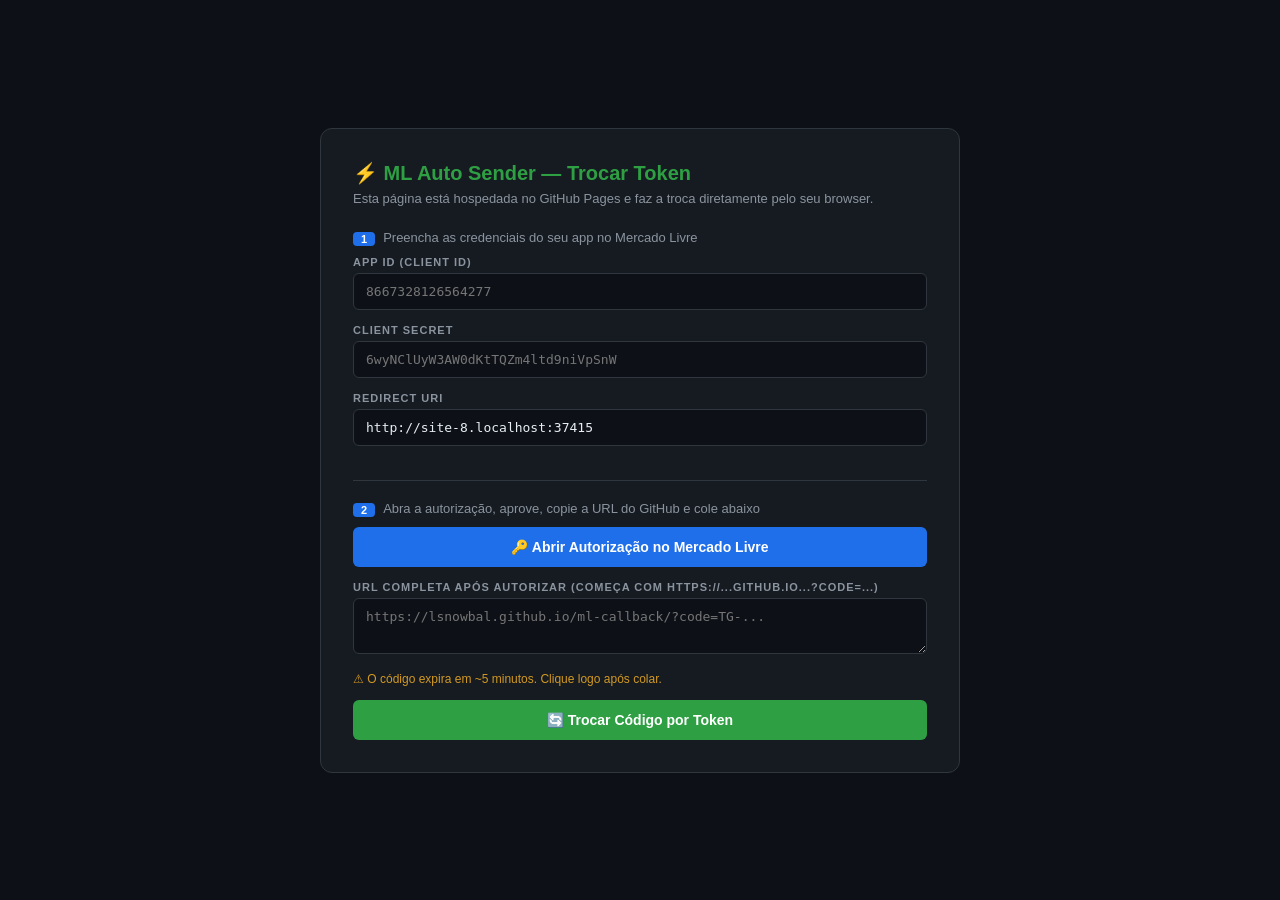
==== trocar.html @ 37d715f0 "Update trocar.html" ====
<!DOCTYPE html>
<html lang="pt-BR">
<head>
<meta charset="UTF-8">
<title>ML Auto Sender - Trocar Token</title>
<style>
*{box-sizing:border-box;margin:0;padding:0}
body{font-family:'Segoe UI',sans-serif;background:#0d1117;color:#e6edf3;
     min-height:100vh;display:flex;align-items:center;justify-content:center;padding:20px}
.card{background:#161b22;border:1px solid #30363d;border-radius:12px;
      padding:32px;max-width:640px;width:100%}
h2{color:#2ea043;font-size:20px;margin-bottom:6px}
.sub{color:#8b949e;font-size:13px;margin-bottom:24px}
label{display:block;font-size:11px;font-weight:700;color:#8b949e;
      text-transform:uppercase;letter-spacing:1px;margin-bottom:5px}
input,textarea{width:100%;background:#0d1117;border:1px solid #30363d;
               border-radius:6px;color:#e6edf3;font-size:13px;
               padding:10px 12px;margin-bottom:14px;font-family:'Consolas',monospace}
input:focus,textarea:focus{outline:none;border-color:#1f6feb}
textarea{height:56px;resize:vertical}
.btn{display:block;width:100%;padding:12px;border-radius:6px;border:none;
     font-size:14px;font-weight:700;cursor:pointer;margin-top:4px}
.btn-blue{background:#1f6feb;color:#fff;margin-bottom:14px}
.btn-green{background:#2ea043;color:#fff}
.btn:hover{opacity:.85}
.sep{border:none;border-top:1px solid #30363d;margin:20px 0}
.step{display:flex;gap:8px;align-items:flex-start;margin-bottom:10px}
.num{background:#1f6feb;color:#fff;border-radius:4px;padding:1px 8px;
     font-size:11px;font-weight:700;flex-shrink:0;margin-top:2px}
.result{background:#0d1117;border:1px solid #30363d;border-radius:8px;
        padding:16px;margin-top:20px;display:none}
.result.ok{border-color:#2ea043}
.result.err{border-color:#da3633}
.rtitle{font-weight:700;font-size:14px;margin-bottom:10px}
.box{background:#0d1117;border:1px solid #2ea043;border-radius:6px;
     padding:12px;font-family:Consolas,monospace;font-size:11px;color:#3fb950;
     word-break:break-all;margin-bottom:10px;white-space:pre}
.copy-btn{background:#1f6feb;color:#fff;border:none;border-radius:4px;
          padding:8px 18px;cursor:pointer;font-size:13px;font-weight:700}
.copy-btn:hover{background:#388bfd}
.warn{color:#d29922;font-size:12px;margin-bottom:14px}
.hint{color:#8b949e;font-size:11px;margin-top:8px}
</style>
</head>
<body>
<div class="card">
  <h2>⚡ ML Auto Sender — Trocar Token</h2>
  <p class="sub">Esta página está hospedada no GitHub Pages e faz a troca diretamente pelo seu browser.</p>

  <div class="step">
    <span class="num">1</span>
    <span style="font-size:13px;color:#8b949e">Preencha as credenciais do seu app no Mercado Livre</span>
  </div>

  <label>App ID (Client ID)</label>
  <input type="text" id="cid" placeholder="8667328126564277">

  <label>Client Secret</label>
  <input type="password" id="cs" placeholder="6wyNClUyW3AW0dKtTQZm4ltd9niVpSnW">

  <label>Redirect URI</label>
  <input type="text" id="ru" placeholder="https://github.com/lsnowbal/ml-callback">

  <hr class="sep">

  <div class="step">
    <span class="num">2</span>
    <span style="font-size:13px;color:#8b949e">Abra a autorização, aprove, copie a URL do GitHub e cole abaixo</span>
  </div>

  <button class="btn btn-blue" onclick="openAuth()">🔑 Abrir Autorização no Mercado Livre</button>

  <label>URL completa após autorizar (começa com https://...github.io...?code=...)</label>
  <textarea id="cburl" placeholder="https://lsnowbal.github.io/ml-callback/?code=TG-..."></textarea>

  <p class="warn">⚠ O código expira em ~5 minutos. Clique logo após colar.</p>

  <button class="btn btn-green" onclick="exchange()">🔄 Trocar Código por Token</button>

  <div class="result" id="res">
    <div class="rtitle" id="rtitle"></div>
    <div id="rbody"></div>
  </div>
</div>

<script>
// Pré-preencher redirect URI com a URL desta página (sem /trocar.html)
window.addEventListener('load', () => {
  const base = window.location.origin + window.location.pathname.replace('/trocar.html','');
  document.getElementById('ru').value = base;
});

function openAuth() {
  const cid = v('cid'), ru = v('ru');
  if (!cid || !ru) { alert('Preencha App ID e Redirect URI.'); return; }
  const url = 'https://auth.mercadolivre.com.br/authorization?' +
    new URLSearchParams({response_type:'code',client_id:cid,redirect_uri:ru});
  window.open(url, '_blank');
}

function v(id) { return document.getElementById(id).value.trim(); }

async function exchange() {
  const cid = v('cid'), cs = v('cs'), ru = v('ru'), cburl = v('cburl');
  const res = document.getElementById('res');
  const rt  = document.getElementById('rtitle');
  const rb  = document.getElementById('rbody');

  if (!cid||!cs||!ru||!cburl) { alert('Preencha todos os campos.'); return; }

  let code;
  try { code = new URL(cburl).searchParams.get('code'); } catch {}
  if (!code) {
    if (cburl.includes('code=')) {
      const m = cburl.match(/[?&]code=([^&]+)/);
      code = m ? m[1] : null;
    }
  }
  if (!code) { alert('Código não encontrado. Cole a URL completa.'); return; }

  res.className = 'result'; res.style.display='block';
  rt.style.color = '#d29922';
  rt.textContent = '⏳ Conectando ao Mercado Livre...';
  rb.innerHTML   = '';

  const body = new URLSearchParams({
    grant_type:'authorization_code', client_id:cid,
    client_secret:cs, code, redirect_uri:ru
  });

  let data = null, errMsg = '';

  // Tentativa 1: direto (funciona de HTTPS origin pois não há bloqueio de CORS do ML)
  try {
    const r = await fetch('https://api.mercadolivre.com/oauth/token', {
      method:'POST',
      headers:{'Content-Type':'application/x-www-form-urlencoded'},
      body: body.toString()
    });
    data = await r.json();
  } catch(e) { errMsg = e.message; }

  // Tentativa 2: via proxy allorigins (se CORS bloquear)
  if (!data?.access_token) {
    rt.textContent = '⏳ Tentativa 2 via proxy...';
    try {
      const target  = 'https://api.mercadolivre.com/oauth/token';
      const proxyUrl= 'https://api.allorigins.win/raw?url=' + encodeURIComponent(target);
      const r2 = await fetch(proxyUrl, {
        method:'POST',
        headers:{'Content-Type':'application/x-www-form-urlencoded'},
        body: body.toString()
      });
      const txt = await r2.text();
      data = JSON.parse(txt);
    } catch(e2) { errMsg += ' | ' + e2.message; }
  }

  if (!data?.access_token) {
    res.className='result err';
    rt.style.color='#da3633';
    rt.textContent = '❌ Erro: ' + (data?.message || errMsg);
    return;
  }

  // Buscar seller_id
  let sellerId = '';
  try {
    const me = await fetch('https://api.mercadolivre.com/users/me',
      {headers:{Authorization:'Bearer '+data.access_token}});
    const mj = await me.json();
    sellerId  = String(mj.id||'');
  } catch {}

  const tokenJson = JSON.stringify({
    access_token:  data.access_token,
    refresh_token: data.refresh_token||'',
    seller_id:     sellerId
  }, null, 2);

  res.className='result ok';
  rt.style.color='#2ea043';
  rt.textContent = '✅ Token obtido! Seller ID: ' + sellerId;
  rb.innerHTML = `
    <p style="font-size:13px;color:#8b949e;margin-bottom:10px">
      Clique em <strong style="color:#e6edf3">Copiar JSON</strong>, depois abra o
      Prompt de Comando na pasta do app e execute:<br>
      <code style="color:#3fb950">python SALVAR_TOKEN_JSON.py</code>
    </p>
    <div class="box" id="tjson">${tokenJson}</div>
    <button class="copy-btn" onclick="cp()">📋 Copiar JSON</button>
    <p class="hint">Após copiar, cole quando o script pedir e pressione Enter duas vezes.</p>`;
}

function cp() {
  navigator.clipboard.writeText(document.getElementById('tjson').textContent)
    .then(()=>{
      const b=document.querySelector('.copy-btn');
      b.textContent='✔ Copiado!'; b.style.background='#2ea043';
      setTimeout(()=>{b.textContent='📋 Copiar JSON';b.style.background='#1f6feb'},2000);
    });
}
</script>
</body>
</html>
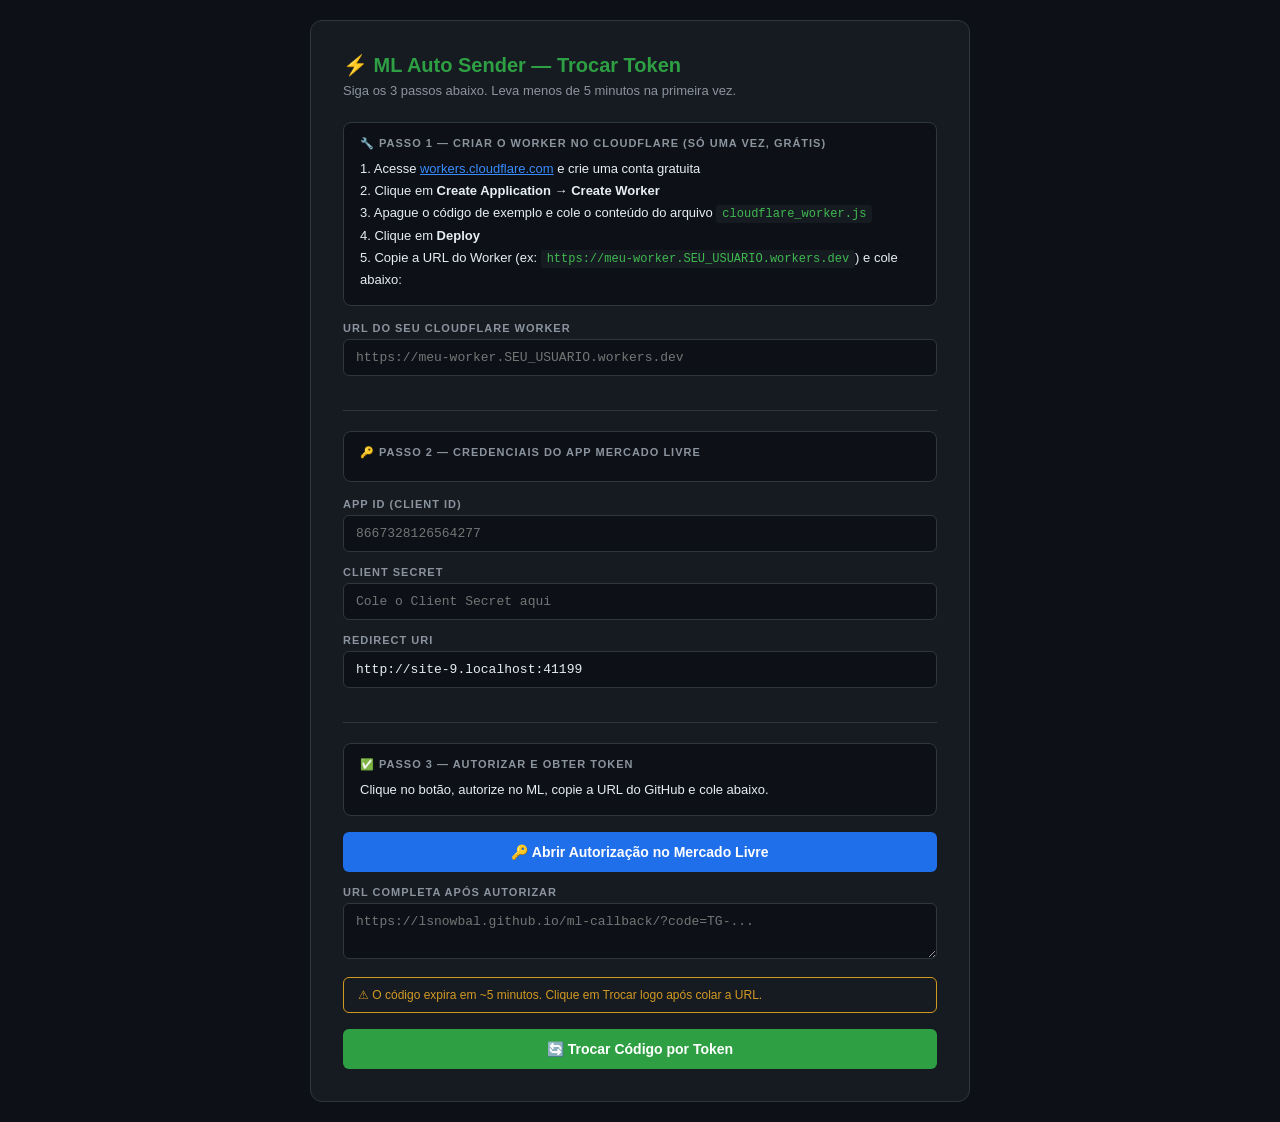
==== commit fee5720d: "Add files via upload" ====
--- a/trocar.html
+++ b/trocar.html
@@ -8,7 +8,7 @@
 body{font-family:'Segoe UI',sans-serif;background:#0d1117;color:#e6edf3;
      min-height:100vh;display:flex;align-items:center;justify-content:center;padding:20px}
 .card{background:#161b22;border:1px solid #30363d;border-radius:12px;
-      padding:32px;max-width:640px;width:100%}
+      padding:32px;max-width:660px;width:100%}
 h2{color:#2ea043;font-size:20px;margin-bottom:6px}
 .sub{color:#8b949e;font-size:13px;margin-bottom:24px}
 label{display:block;font-size:11px;font-weight:700;color:#8b949e;
@@ -23,59 +23,82 @@
 .btn-blue{background:#1f6feb;color:#fff;margin-bottom:14px}
 .btn-green{background:#2ea043;color:#fff}
 .btn:hover{opacity:.85}
+.btn:disabled{opacity:.4;cursor:not-allowed}
 .sep{border:none;border-top:1px solid #30363d;margin:20px 0}
-.step{display:flex;gap:8px;align-items:flex-start;margin-bottom:10px}
-.num{background:#1f6feb;color:#fff;border-radius:4px;padding:1px 8px;
-     font-size:11px;font-weight:700;flex-shrink:0;margin-top:2px}
+.step-box{background:#0d1117;border:1px solid #30363d;border-radius:8px;
+          padding:14px 16px;margin-bottom:16px}
+.step-title{font-size:11px;font-weight:700;color:#8b949e;text-transform:uppercase;
+            letter-spacing:1px;margin-bottom:8px}
+.step-body{font-size:13px;color:#e6edf3;line-height:1.7}
+code{background:#161b22;color:#3fb950;padding:2px 6px;border-radius:3px;font-size:12px}
 .result{background:#0d1117;border:1px solid #30363d;border-radius:8px;
         padding:16px;margin-top:20px;display:none}
 .result.ok{border-color:#2ea043}
 .result.err{border-color:#da3633}
 .rtitle{font-weight:700;font-size:14px;margin-bottom:10px}
-.box{background:#0d1117;border:1px solid #2ea043;border-radius:6px;
+.box{background:#161b22;border:1px solid #2ea043;border-radius:6px;
      padding:12px;font-family:Consolas,monospace;font-size:11px;color:#3fb950;
-     word-break:break-all;margin-bottom:10px;white-space:pre}
+     word-break:break-all;white-space:pre;margin-bottom:10px}
 .copy-btn{background:#1f6feb;color:#fff;border:none;border-radius:4px;
           padding:8px 18px;cursor:pointer;font-size:13px;font-weight:700}
 .copy-btn:hover{background:#388bfd}
-.warn{color:#d29922;font-size:12px;margin-bottom:14px}
+.warn{background:#161b22;border:1px solid #d29922;border-radius:6px;
+      padding:10px 14px;color:#d29922;font-size:12px;margin-bottom:16px}
 .hint{color:#8b949e;font-size:11px;margin-top:8px}
 </style>
 </head>
 <body>
 <div class="card">
   <h2>⚡ ML Auto Sender — Trocar Token</h2>
-  <p class="sub">Esta página está hospedada no GitHub Pages e faz a troca diretamente pelo seu browser.</p>
-
-  <div class="step">
-    <span class="num">1</span>
-    <span style="font-size:13px;color:#8b949e">Preencha as credenciais do seu app no Mercado Livre</span>
+  <p class="sub">Siga os 3 passos abaixo. Leva menos de 5 minutos na primeira vez.</p>
+
+  <!-- PASSO 1: Worker -->
+  <div class="step-box">
+    <div class="step-title">🔧 Passo 1 — Criar o Worker no Cloudflare (só uma vez, grátis)</div>
+    <div class="step-body">
+      1. Acesse <a href="https://workers.cloudflare.com" target="_blank" style="color:#388bfd">workers.cloudflare.com</a> e crie uma conta gratuita<br>
+      2. Clique em <strong>Create Application → Create Worker</strong><br>
+      3. Apague o código de exemplo e cole o conteúdo do arquivo <code>cloudflare_worker.js</code><br>
+      4. Clique em <strong>Deploy</strong><br>
+      5. Copie a URL do Worker (ex: <code>https://meu-worker.SEU_USUARIO.workers.dev</code>) e cole abaixo:
+    </div>
+  </div>
+
+  <label>URL do seu Cloudflare Worker</label>
+  <input type="text" id="worker_url" placeholder="https://meu-worker.SEU_USUARIO.workers.dev">
+
+  <hr class="sep">
+
+  <!-- PASSO 2: Credenciais -->
+  <div class="step-box">
+    <div class="step-title">🔑 Passo 2 — Credenciais do App Mercado Livre</div>
   </div>
 
   <label>App ID (Client ID)</label>
   <input type="text" id="cid" placeholder="8667328126564277">
 
   <label>Client Secret</label>
-  <input type="password" id="cs" placeholder="6wyNClUyW3AW0dKtTQZm4ltd9niVpSnW">
+  <input type="password" id="cs" placeholder="Cole o Client Secret aqui">
 
   <label>Redirect URI</label>
-  <input type="text" id="ru" placeholder="https://github.com/lsnowbal/ml-callback">
+  <input type="text" id="ru">
 
   <hr class="sep">
 
-  <div class="step">
-    <span class="num">2</span>
-    <span style="font-size:13px;color:#8b949e">Abra a autorização, aprove, copie a URL do GitHub e cole abaixo</span>
+  <!-- PASSO 3: Autorizar -->
+  <div class="step-box">
+    <div class="step-title">✅ Passo 3 — Autorizar e obter token</div>
+    <div class="step-body">Clique no botão, autorize no ML, copie a URL do GitHub e cole abaixo.</div>
   </div>
 
   <button class="btn btn-blue" onclick="openAuth()">🔑 Abrir Autorização no Mercado Livre</button>
 
-  <label>URL completa após autorizar (começa com https://...github.io...?code=...)</label>
+  <label>URL completa após autorizar</label>
   <textarea id="cburl" placeholder="https://lsnowbal.github.io/ml-callback/?code=TG-..."></textarea>
 
-  <p class="warn">⚠ O código expira em ~5 minutos. Clique logo após colar.</p>
-
-  <button class="btn btn-green" onclick="exchange()">🔄 Trocar Código por Token</button>
+  <div class="warn">⚠ O código expira em ~5 minutos. Clique em Trocar logo após colar a URL.</div>
+
+  <button class="btn btn-green" id="btnExchange" onclick="exchange()">🔄 Trocar Código por Token</button>
 
   <div class="result" id="res">
     <div class="rtitle" id="rtitle"></div>
@@ -84,44 +107,58 @@
 </div>
 
 <script>
-// Pré-preencher redirect URI com a URL desta página (sem /trocar.html)
 window.addEventListener('load', () => {
   const base = window.location.origin + window.location.pathname.replace('/trocar.html','');
   document.getElementById('ru').value = base;
+  // Restaurar campos salvos
+  ['worker_url','cid','cs','ru'].forEach(id => {
+    const v = localStorage.getItem('mlas_'+id);
+    if (v) document.getElementById(id).value = v;
+  });
 });
 
+function save() {
+  ['worker_url','cid','cs','ru'].forEach(id => {
+    localStorage.setItem('mlas_'+id, document.getElementById(id).value.trim());
+  });
+}
+
+function v(id) { return document.getElementById(id).value.trim(); }
+
 function openAuth() {
+  save();
   const cid = v('cid'), ru = v('ru');
-  if (!cid || !ru) { alert('Preencha App ID e Redirect URI.'); return; }
+  if (!cid || !ru) { alert('Preencha App ID e Redirect URI primeiro.'); return; }
   const url = 'https://auth.mercadolivre.com.br/authorization?' +
     new URLSearchParams({response_type:'code',client_id:cid,redirect_uri:ru});
   window.open(url, '_blank');
 }
 
-function v(id) { return document.getElementById(id).value.trim(); }
-
 async function exchange() {
+  save();
+  const workerUrl = v('worker_url');
   const cid = v('cid'), cs = v('cs'), ru = v('ru'), cburl = v('cburl');
   const res = document.getElementById('res');
   const rt  = document.getElementById('rtitle');
   const rb  = document.getElementById('rbody');
-
+  const btn = document.getElementById('btnExchange');
+
+  if (!workerUrl) { alert('Cole a URL do Cloudflare Worker no Passo 1.'); return; }
   if (!cid||!cs||!ru||!cburl) { alert('Preencha todos os campos.'); return; }
 
   let code;
-  try { code = new URL(cburl).searchParams.get('code'); } catch {}
+  try { code = new URL(cburl).searchParams.get('code'); } catch{}
   if (!code) {
-    if (cburl.includes('code=')) {
-      const m = cburl.match(/[?&]code=([^&]+)/);
-      code = m ? m[1] : null;
-    }
+    const m = cburl.match(/[?&]code=([^&]+)/);
+    code = m ? m[1] : null;
   }
-  if (!code) { alert('Código não encontrado. Cole a URL completa.'); return; }
-
+  if (!code) { alert('Código não encontrado. Cole a URL completa da página do GitHub.'); return; }
+
+  btn.disabled = true;
   res.className = 'result'; res.style.display='block';
   rt.style.color = '#d29922';
-  rt.textContent = '⏳ Conectando ao Mercado Livre...';
-  rb.innerHTML   = '';
+  rt.textContent = '⏳ Enviando para o Cloudflare Worker...';
+  rb.innerHTML = '';
 
   const body = new URLSearchParams({
     grant_type:'authorization_code', client_id:cid,
@@ -129,48 +166,32 @@
   });
 
   let data = null, errMsg = '';
-
-  // Tentativa 1: direto (funciona de HTTPS origin pois não há bloqueio de CORS do ML)
   try {
-    const r = await fetch('https://api.mercadolivre.com/oauth/token', {
-      method:'POST',
-      headers:{'Content-Type':'application/x-www-form-urlencoded'},
+    const r = await fetch(workerUrl, {
+      method: 'POST',
+      headers: {'Content-Type':'application/x-www-form-urlencoded'},
       body: body.toString()
     });
-    data = await r.json();
+    const txt = await r.text();
+    data = JSON.parse(txt);
   } catch(e) { errMsg = e.message; }
 
-  // Tentativa 2: via proxy allorigins (se CORS bloquear)
-  if (!data?.access_token) {
-    rt.textContent = '⏳ Tentativa 2 via proxy...';
-    try {
-      const target  = 'https://api.mercadolivre.com/oauth/token';
-      const proxyUrl= 'https://api.allorigins.win/raw?url=' + encodeURIComponent(target);
-      const r2 = await fetch(proxyUrl, {
-        method:'POST',
-        headers:{'Content-Type':'application/x-www-form-urlencoded'},
-        body: body.toString()
-      });
-      const txt = await r2.text();
-      data = JSON.parse(txt);
-    } catch(e2) { errMsg += ' | ' + e2.message; }
-  }
+  btn.disabled = false;
 
   if (!data?.access_token) {
     res.className='result err';
     rt.style.color='#da3633';
-    rt.textContent = '❌ Erro: ' + (data?.message || errMsg);
+    rt.textContent = '❌ Erro: ' + (data?.message || errMsg || JSON.stringify(data));
     return;
   }
 
-  // Buscar seller_id
+  // Buscar seller_id via Worker também (reusa como proxy GET)
   let sellerId = '';
   try {
     const me = await fetch('https://api.mercadolivre.com/users/me',
       {headers:{Authorization:'Bearer '+data.access_token}});
-    const mj = await me.json();
-    sellerId  = String(mj.id||'');
-  } catch {}
+    sellerId = String((await me.json()).id||'');
+  } catch{}
 
   const tokenJson = JSON.stringify({
     access_token:  data.access_token,
@@ -178,18 +199,19 @@
     seller_id:     sellerId
   }, null, 2);
 
+  localStorage.setItem('mlas_token', tokenJson);
+
   res.className='result ok';
   rt.style.color='#2ea043';
-  rt.textContent = '✅ Token obtido! Seller ID: ' + sellerId;
+  rt.textContent = '✅ Token obtido com sucesso! Seller ID: ' + sellerId;
   rb.innerHTML = `
     <p style="font-size:13px;color:#8b949e;margin-bottom:10px">
-      Clique em <strong style="color:#e6edf3">Copiar JSON</strong>, depois abra o
-      Prompt de Comando na pasta do app e execute:<br>
-      <code style="color:#3fb950">python SALVAR_TOKEN_JSON.py</code>
+      Clique em <strong style="color:#fff">Copiar JSON</strong>, depois abra o Prompt de Comando
+      na pasta do app e execute: <code>python SALVAR_TOKEN_JSON.py</code>
     </p>
     <div class="box" id="tjson">${tokenJson}</div>
     <button class="copy-btn" onclick="cp()">📋 Copiar JSON</button>
-    <p class="hint">Após copiar, cole quando o script pedir e pressione Enter duas vezes.</p>`;
+    <p class="hint">Cole o JSON quando o script pedir e pressione Enter duas vezes.</p>`;
 }
 
 function cp() {
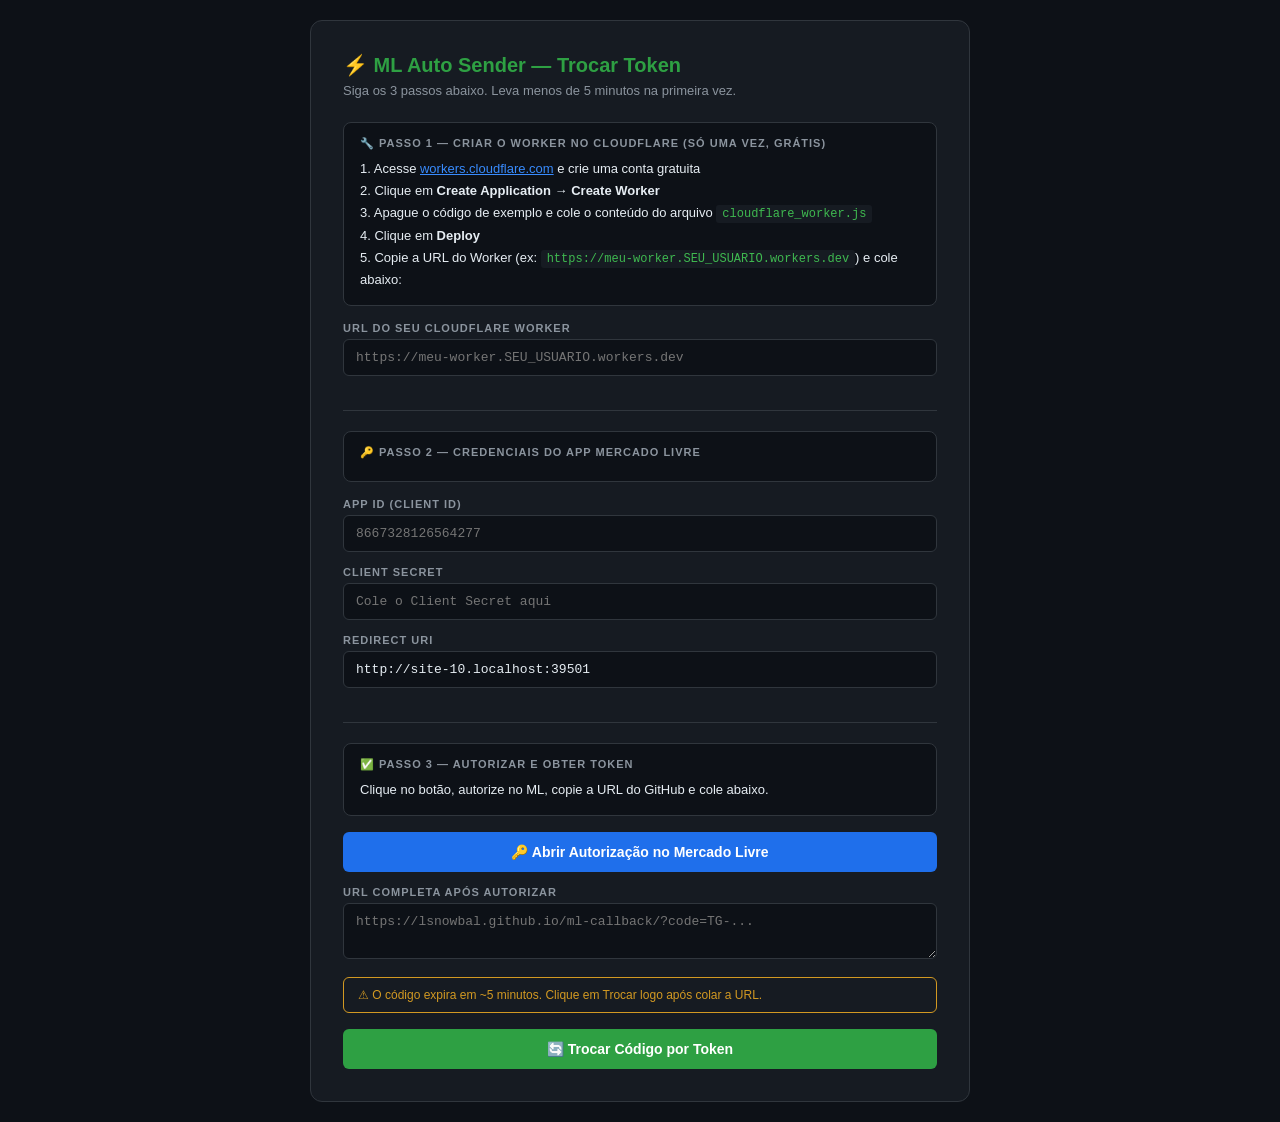
==== commit d7607a6a: "Add files via upload" ====
--- a/trocar.html
+++ b/trocar.html
@@ -165,15 +165,15 @@
     client_secret:cs, code, redirect_uri:ru
   });
 
-  let data = null, errMsg = '';
+  let data = null, errMsg = '', rawResp = '';
   try {
     const r = await fetch(workerUrl, {
       method: 'POST',
       headers: {'Content-Type':'application/x-www-form-urlencoded'},
       body: body.toString()
     });
-    const txt = await r.text();
-    data = JSON.parse(txt);
+    rawResp = await r.text();
+    try { data = JSON.parse(rawResp); } catch { data = { raw: rawResp }; }
   } catch(e) { errMsg = e.message; }
 
   btn.disabled = false;
@@ -181,7 +181,14 @@
   if (!data?.access_token) {
     res.className='result err';
     rt.style.color='#da3633';
-    rt.textContent = '❌ Erro: ' + (data?.message || errMsg || JSON.stringify(data));
+    rt.textContent = '❌ Erro do Mercado Livre:';
+    rb.innerHTML = `<pre style="color:#da3633;font-size:11px;white-space:pre-wrap;word-break:break-all">${
+      data?.message || data?.error || data?.raw || errMsg || rawResp || 'Resposta vazia'
+    }</pre>
+    <p style="color:#8b949e;font-size:12px;margin-top:8px">
+      Se aparecer "invalid_grant": o código expirou — clique em Abrir Autorização novamente.<br>
+      Se aparecer outro erro: copie o texto acima e envie para análise.
+    </p>`;
     return;
   }
 
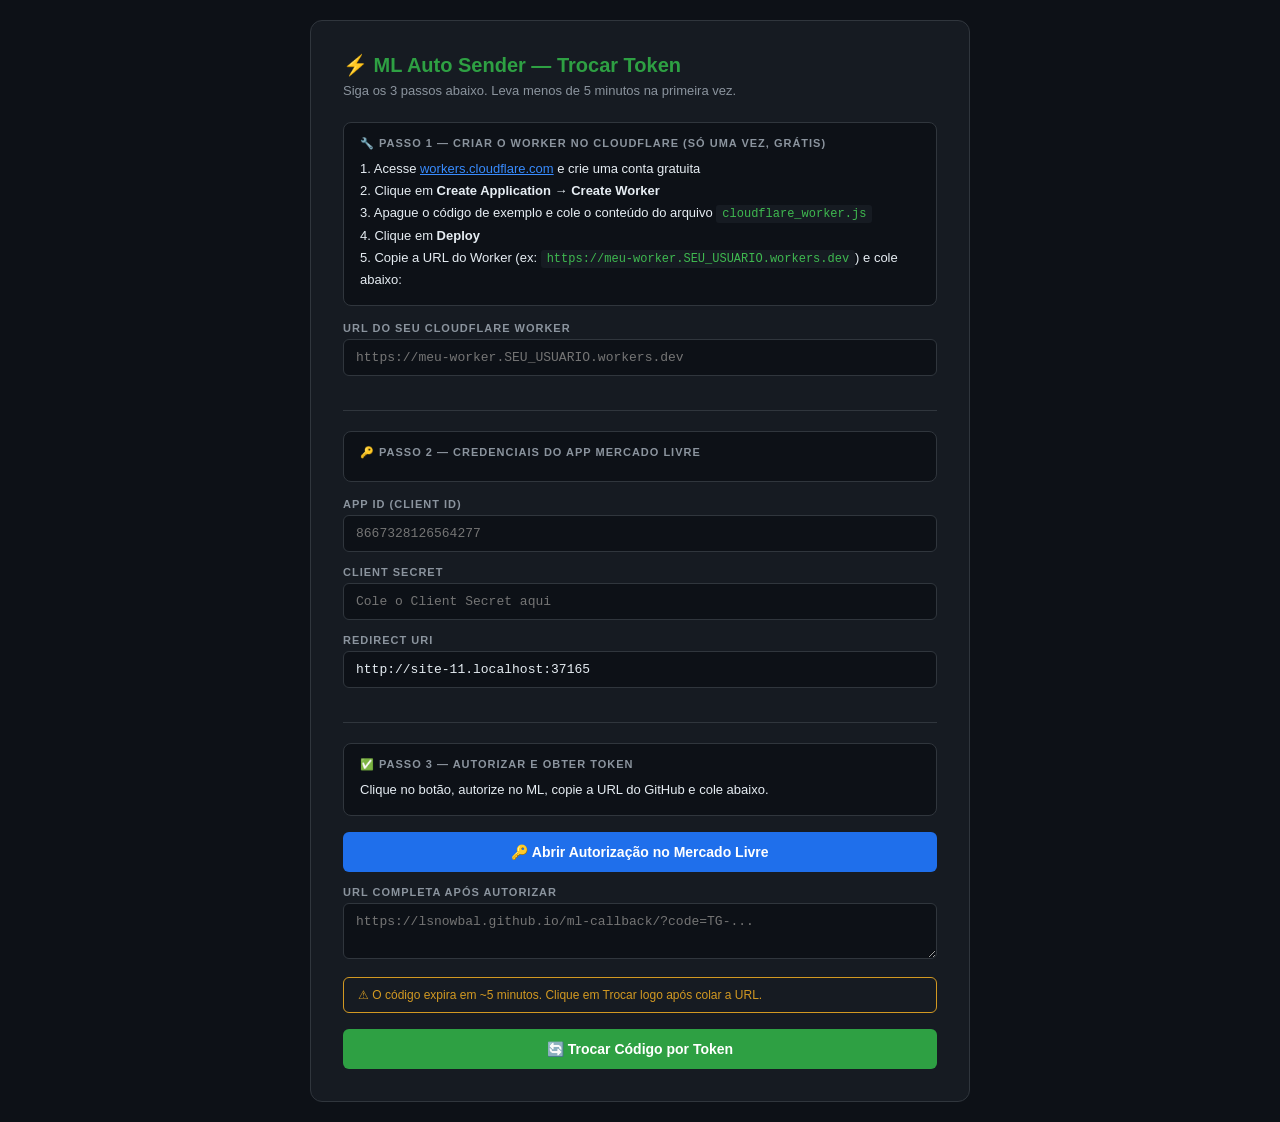
==== commit d7db8dc6: "Add files via upload" ====
--- a/trocar.html
+++ b/trocar.html
@@ -167,7 +167,8 @@
 
   let data = null, errMsg = '', rawResp = '';
   try {
-    const r = await fetch(workerUrl, {
+    const oauthUrl = workerUrl.replace(/\/+$/, '') + '/api/oauth';
+    const r = await fetch(oauthUrl, {
       method: 'POST',
       headers: {'Content-Type':'application/x-www-form-urlencoded'},
       body: body.toString()
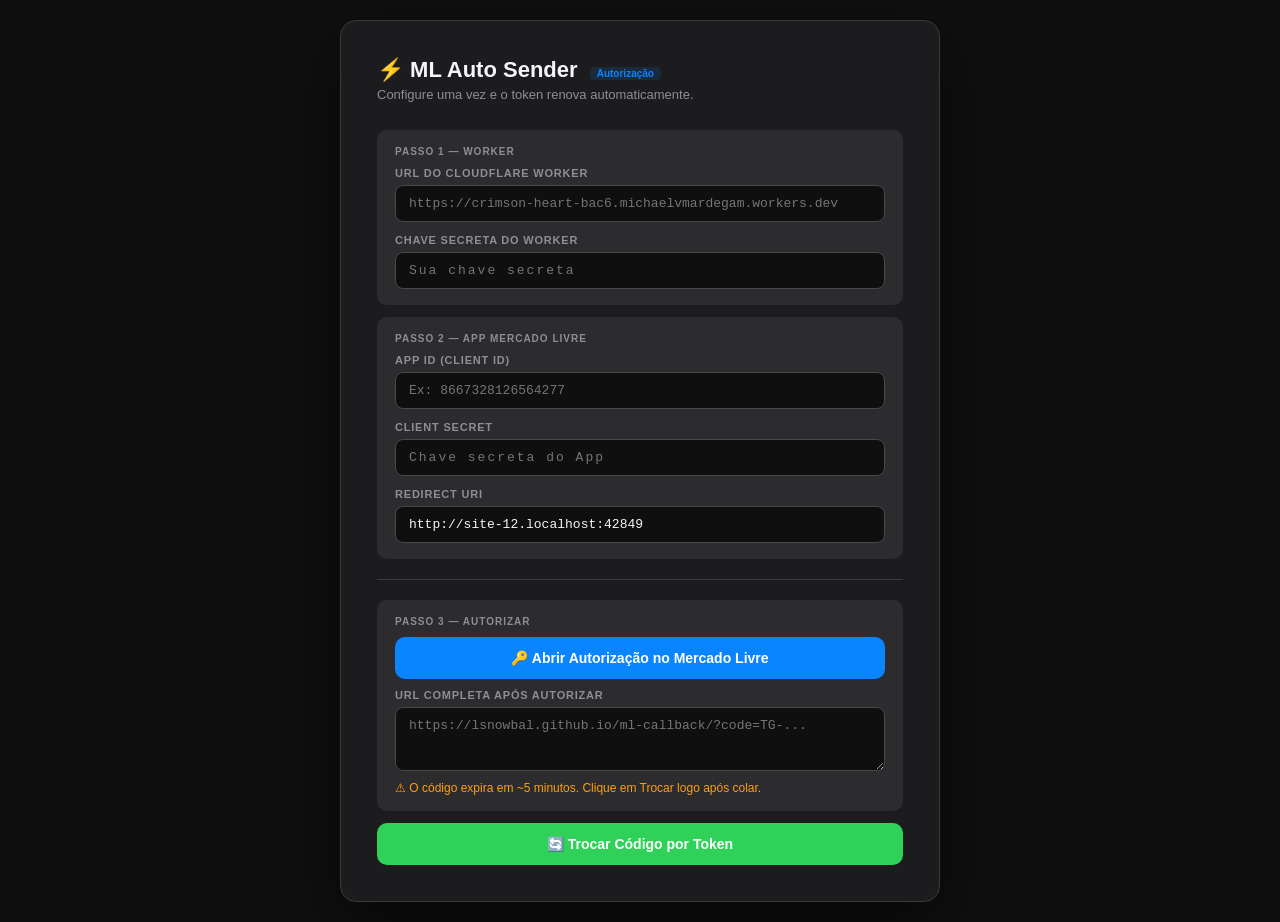
==== commit a056ac22: "Add files via upload" ====
--- a/trocar.html
+++ b/trocar.html
@@ -2,124 +2,112 @@
 <html lang="pt-BR">
 <head>
 <meta charset="UTF-8">
-<title>ML Auto Sender - Trocar Token</title>
+<meta name="viewport" content="width=device-width, initial-scale=1.0">
+<title>ML Auto Sender — Autorização</title>
 <style>
 *{box-sizing:border-box;margin:0;padding:0}
-body{font-family:'Segoe UI',sans-serif;background:#0d1117;color:#e6edf3;
-     min-height:100vh;display:flex;align-items:center;justify-content:center;padding:20px}
-.card{background:#161b22;border:1px solid #30363d;border-radius:12px;
-      padding:32px;max-width:660px;width:100%}
-h2{color:#2ea043;font-size:20px;margin-bottom:6px}
-.sub{color:#8b949e;font-size:13px;margin-bottom:24px}
-label{display:block;font-size:11px;font-weight:700;color:#8b949e;
-      text-transform:uppercase;letter-spacing:1px;margin-bottom:5px}
-input,textarea{width:100%;background:#0d1117;border:1px solid #30363d;
-               border-radius:6px;color:#e6edf3;font-size:13px;
-               padding:10px 12px;margin-bottom:14px;font-family:'Consolas',monospace}
-input:focus,textarea:focus{outline:none;border-color:#1f6feb}
-textarea{height:56px;resize:vertical}
-.btn{display:block;width:100%;padding:12px;border-radius:6px;border:none;
-     font-size:14px;font-weight:700;cursor:pointer;margin-top:4px}
-.btn-blue{background:#1f6feb;color:#fff;margin-bottom:14px}
-.btn-green{background:#2ea043;color:#fff}
-.btn:hover{opacity:.85}
+body{font-family:-apple-system,BlinkMacSystemFont,'Segoe UI',sans-serif;
+     background:#0f0f10;color:#f5f5f7;min-height:100vh;
+     display:flex;align-items:center;justify-content:center;padding:20px}
+.card{background:#1c1c1e;border:1px solid #3a3a3c;border-radius:16px;
+      padding:36px;max-width:600px;width:100%;box-shadow:0 24px 64px rgba(0,0,0,.5)}
+h1{font-size:22px;font-weight:700;margin-bottom:4px}
+.sub{color:#8e8e93;font-size:13px;margin-bottom:28px}
+.step{background:#2c2c2e;border-radius:10px;padding:16px 18px;margin-bottom:12px}
+.step-label{font-size:10px;font-weight:700;letter-spacing:1px;color:#8e8e93;
+            text-transform:uppercase;margin-bottom:10px}
+label{display:block;font-size:11px;font-weight:600;color:#8e8e93;
+      text-transform:uppercase;letter-spacing:.8px;margin-bottom:6px;margin-top:12px}
+label:first-of-type{margin-top:0}
+input,textarea{width:100%;background:#0f0f10;border:1px solid #48484a;border-radius:8px;
+               color:#f5f5f7;font-size:13px;padding:10px 13px;
+               font-family:'Consolas',monospace;transition:border-color .15s}
+input:focus,textarea:focus{outline:none;border-color:#0a84ff}
+input[type=password]{letter-spacing:2px}
+textarea{height:64px;resize:vertical}
+.btn{display:block;width:100%;padding:13px;border-radius:10px;border:none;
+     font-size:14px;font-weight:700;cursor:pointer;margin-top:8px;transition:.15s}
+.btn-auth{background:#0a84ff;color:#fff;margin-bottom:10px}
+.btn-auth:hover{background:#409cff}
+.btn-exchange{background:#30d158;color:#fff}
+.btn-exchange:hover{background:#4cd964}
 .btn:disabled{opacity:.4;cursor:not-allowed}
-.sep{border:none;border-top:1px solid #30363d;margin:20px 0}
-.step-box{background:#0d1117;border:1px solid #30363d;border-radius:8px;
-          padding:14px 16px;margin-bottom:16px}
-.step-title{font-size:11px;font-weight:700;color:#8b949e;text-transform:uppercase;
-            letter-spacing:1px;margin-bottom:8px}
-.step-body{font-size:13px;color:#e6edf3;line-height:1.7}
-code{background:#161b22;color:#3fb950;padding:2px 6px;border-radius:3px;font-size:12px}
-.result{background:#0d1117;border:1px solid #30363d;border-radius:8px;
-        padding:16px;margin-top:20px;display:none}
-.result.ok{border-color:#2ea043}
-.result.err{border-color:#da3633}
-.rtitle{font-weight:700;font-size:14px;margin-bottom:10px}
-.box{background:#161b22;border:1px solid #2ea043;border-radius:6px;
-     padding:12px;font-family:Consolas,monospace;font-size:11px;color:#3fb950;
-     word-break:break-all;white-space:pre;margin-bottom:10px}
-.copy-btn{background:#1f6feb;color:#fff;border:none;border-radius:4px;
-          padding:8px 18px;cursor:pointer;font-size:13px;font-weight:700}
-.copy-btn:hover{background:#388bfd}
-.warn{background:#161b22;border:1px solid #d29922;border-radius:6px;
-      padding:10px 14px;color:#d29922;font-size:12px;margin-bottom:16px}
-.hint{color:#8b949e;font-size:11px;margin-top:8px}
+.result{border-radius:10px;padding:16px 18px;margin-top:16px;display:none}
+.result.ok{background:#1a3a1a;border:1px solid #30d158}
+.result.err{background:#3a1a1a;border:1px solid #ff453a}
+.result-title{font-weight:700;font-size:13px;margin-bottom:8px}
+.json-box{background:#0f0f10;border-radius:6px;padding:12px;
+          font-family:'Consolas',monospace;font-size:11px;color:#30d158;
+          white-space:pre;word-break:break-all;margin:8px 0;max-height:160px;overflow-y:auto}
+.copy-btn{background:#0a84ff;color:#fff;border:none;border-radius:6px;
+          padding:8px 18px;cursor:pointer;font-size:12px;font-weight:700;margin-top:4px}
+.copy-btn:hover{background:#409cff}
+.hint{color:#8e8e93;font-size:11px;margin-top:8px;line-height:1.5}
+.sep{border:none;border-top:1px solid #3a3a3c;margin:20px 0}
+.tag{display:inline-block;background:#0a84ff22;color:#0a84ff;
+     border-radius:4px;padding:1px 7px;font-size:10px;font-weight:700;margin-left:6px}
+.warn{color:#ff9f0a;font-size:12px;margin-top:6px}
 </style>
 </head>
 <body>
 <div class="card">
-  <h2>⚡ ML Auto Sender — Trocar Token</h2>
-  <p class="sub">Siga os 3 passos abaixo. Leva menos de 5 minutos na primeira vez.</p>
-
-  <!-- PASSO 1: Worker -->
-  <div class="step-box">
-    <div class="step-title">🔧 Passo 1 — Criar o Worker no Cloudflare (só uma vez, grátis)</div>
-    <div class="step-body">
-      1. Acesse <a href="https://workers.cloudflare.com" target="_blank" style="color:#388bfd">workers.cloudflare.com</a> e crie uma conta gratuita<br>
-      2. Clique em <strong>Create Application → Create Worker</strong><br>
-      3. Apague o código de exemplo e cole o conteúdo do arquivo <code>cloudflare_worker.js</code><br>
-      4. Clique em <strong>Deploy</strong><br>
-      5. Copie a URL do Worker (ex: <code>https://meu-worker.SEU_USUARIO.workers.dev</code>) e cole abaixo:
-    </div>
-  </div>
-
-  <label>URL do seu Cloudflare Worker</label>
-  <input type="text" id="worker_url" placeholder="https://meu-worker.SEU_USUARIO.workers.dev">
+  <h1>⚡ ML Auto Sender <span class="tag">Autorização</span></h1>
+  <p class="sub">Configure uma vez e o token renova automaticamente.</p>
+
+  <!-- Passo 1 -->
+  <div class="step">
+    <div class="step-label">Passo 1 — Worker</div>
+    <label>URL do Cloudflare Worker</label>
+    <input type="text" id="worker" placeholder="https://crimson-heart-bac6.michaelvmardegam.workers.dev">
+    <label>Chave secreta do Worker</label>
+    <input type="password" id="secret" placeholder="Sua chave secreta">
+  </div>
+
+  <!-- Passo 2 -->
+  <div class="step">
+    <div class="step-label">Passo 2 — App Mercado Livre</div>
+    <label>App ID (Client ID)</label>
+    <input type="text" id="cid" placeholder="Ex: 8667328126564277">
+    <label>Client Secret</label>
+    <input type="password" id="cs" placeholder="Chave secreta do App">
+    <label>Redirect URI</label>
+    <input type="text" id="ru" value="">
+  </div>
 
   <hr class="sep">
 
-  <!-- PASSO 2: Credenciais -->
-  <div class="step-box">
-    <div class="step-title">🔑 Passo 2 — Credenciais do App Mercado Livre</div>
-  </div>
-
-  <label>App ID (Client ID)</label>
-  <input type="text" id="cid" placeholder="8667328126564277">
-
-  <label>Client Secret</label>
-  <input type="password" id="cs" placeholder="Cole o Client Secret aqui">
-
-  <label>Redirect URI</label>
-  <input type="text" id="ru">
-
-  <hr class="sep">
-
-  <!-- PASSO 3: Autorizar -->
-  <div class="step-box">
-    <div class="step-title">✅ Passo 3 — Autorizar e obter token</div>
-    <div class="step-body">Clique no botão, autorize no ML, copie a URL do GitHub e cole abaixo.</div>
-  </div>
-
-  <button class="btn btn-blue" onclick="openAuth()">🔑 Abrir Autorização no Mercado Livre</button>
-
-  <label>URL completa após autorizar</label>
-  <textarea id="cburl" placeholder="https://lsnowbal.github.io/ml-callback/?code=TG-..."></textarea>
-
-  <div class="warn">⚠ O código expira em ~5 minutos. Clique em Trocar logo após colar a URL.</div>
-
-  <button class="btn btn-green" id="btnExchange" onclick="exchange()">🔄 Trocar Código por Token</button>
-
-  <div class="result" id="res">
-    <div class="rtitle" id="rtitle"></div>
+  <!-- Passo 3 -->
+  <div class="step">
+    <div class="step-label">Passo 3 — Autorizar</div>
+    <button class="btn btn-auth" onclick="openAuth()">🔑 Abrir Autorização no Mercado Livre</button>
+    <label>URL completa após autorizar</label>
+    <textarea id="cburl" placeholder="https://lsnowbal.github.io/ml-callback/?code=TG-..."></textarea>
+    <p class="warn">⚠ O código expira em ~5 minutos. Clique em Trocar logo após colar.</p>
+  </div>
+
+  <button class="btn btn-exchange" id="btnEx" onclick="exchange()">🔄 Trocar Código por Token</button>
+
+  <div class="result" id="result">
+    <div class="result-title" id="rtitle"></div>
     <div id="rbody"></div>
   </div>
 </div>
 
 <script>
+// Auto-fill redirect URI from this page's base URL
 window.addEventListener('load', () => {
   const base = window.location.origin + window.location.pathname.replace('/trocar.html','');
   document.getElementById('ru').value = base;
-  // Restaurar campos salvos
-  ['worker_url','cid','cs','ru'].forEach(id => {
-    const v = localStorage.getItem('mlas_'+id);
+  // Restore saved values
+  ['worker','secret','cid','cs','ru'].forEach(id => {
+    const v = localStorage.getItem('mlas_' + id);
     if (v) document.getElementById(id).value = v;
   });
 });
 
 function save() {
-  ['worker_url','cid','cs','ru'].forEach(id => {
-    localStorage.setItem('mlas_'+id, document.getElementById(id).value.trim());
+  ['worker','secret','cid','cs','ru'].forEach(id => {
+    localStorage.setItem('mlas_' + id, document.getElementById(id).value.trim());
   });
 }
 
@@ -128,107 +116,139 @@
 function openAuth() {
   save();
   const cid = v('cid'), ru = v('ru');
-  if (!cid || !ru) { alert('Preencha App ID e Redirect URI primeiro.'); return; }
+  if (!cid || !ru) { alert('Preencha o App ID e a Redirect URI.'); return; }
   const url = 'https://auth.mercadolivre.com.br/authorization?' +
-    new URLSearchParams({response_type:'code',client_id:cid,redirect_uri:ru});
+    new URLSearchParams({ response_type: 'code', client_id: cid, redirect_uri: ru });
   window.open(url, '_blank');
+}
+
+function extractCode(url) {
+  try { return new URL(url).searchParams.get('code'); }
+  catch { const m = url.match(/[?&]code=([^&]+)/); return m ? m[1] : null; }
 }
 
 async function exchange() {
   save();
-  const workerUrl = v('worker_url');
-  const cid = v('cid'), cs = v('cs'), ru = v('ru'), cburl = v('cburl');
-  const res = document.getElementById('res');
-  const rt  = document.getElementById('rtitle');
-  const rb  = document.getElementById('rbody');
-  const btn = document.getElementById('btnExchange');
-
-  if (!workerUrl) { alert('Cole a URL do Cloudflare Worker no Passo 1.'); return; }
-  if (!cid||!cs||!ru||!cburl) { alert('Preencha todos os campos.'); return; }
-
-  let code;
-  try { code = new URL(cburl).searchParams.get('code'); } catch{}
-  if (!code) {
-    const m = cburl.match(/[?&]code=([^&]+)/);
-    code = m ? m[1] : null;
+  const worker = v('worker'), secret = v('secret');
+  const cid    = v('cid'),    cs     = v('cs');
+  const ru     = v('ru'),     cburl  = v('cburl');
+  const res    = document.getElementById('result');
+  const rt     = document.getElementById('rtitle');
+  const rb     = document.getElementById('rbody');
+  const btn    = document.getElementById('btnEx');
+
+  if (!worker)          { alert('Informe a URL do Worker.'); return; }
+  if (!cid || !cs || !ru) { alert('Preencha as credenciais do App ML.'); return; }
+  if (!cburl)           { alert('Cole a URL do GitHub após autorizar.'); return; }
+
+  const code = extractCode(cburl);
+  if (!code) { alert('Código não encontrado na URL. Cole a URL completa.'); return; }
+
+  btn.disabled = true;
+  res.style.display = 'block';
+  res.className = 'result';
+  rt.style.color = '#ff9f0a';
+  rt.textContent = '⏳ Conectando ao Mercado Livre via Worker...';
+  rb.innerHTML = '';
+
+  const body = new URLSearchParams({
+    grant_type: 'authorization_code', client_id: cid,
+    client_secret: cs, code, redirect_uri: ru,
+  });
+
+  let data = null, errMsg = '';
+
+  // Try via Worker /api/oauth (preferred — avoids CORS)
+  try {
+    const r = await fetch(worker.replace(/\/$/, '') + '/api/oauth', {
+      method: 'POST',
+      headers: { 'Content-Type': 'application/x-www-form-urlencoded', 'X-Secret': secret },
+      body: body.toString(),
+    });
+    data = await r.json();
+  } catch(e) { errMsg = e.message; }
+
+  // Fallback: direct ML call (works when CORS not blocked)
+  if (!data?.access_token) {
+    rt.textContent = '⏳ Tentativa 2 — chamada direta ao ML...';
+    try {
+      const r2 = await fetch('https://api.mercadolibre.com/oauth/token', {
+        method: 'POST',
+        headers: { 'Content-Type': 'application/x-www-form-urlencoded' },
+        body: body.toString(),
+      });
+      data = await r2.json();
+    } catch(e2) { errMsg += ' | ' + e2.message; }
   }
-  if (!code) { alert('Código não encontrado. Cole a URL completa da página do GitHub.'); return; }
-
-  btn.disabled = true;
-  res.className = 'result'; res.style.display='block';
-  rt.style.color = '#d29922';
-  rt.textContent = '⏳ Enviando para o Cloudflare Worker...';
-  rb.innerHTML = '';
-
-  const body = new URLSearchParams({
-    grant_type:'authorization_code', client_id:cid,
-    client_secret:cs, code, redirect_uri:ru
-  });
-
-  let data = null, errMsg = '', rawResp = '';
-  try {
-    const oauthUrl = workerUrl.replace(/\/+$/, '') + '/api/oauth';
-    const r = await fetch(oauthUrl, {
-      method: 'POST',
-      headers: {'Content-Type':'application/x-www-form-urlencoded'},
-      body: body.toString()
-    });
-    rawResp = await r.text();
-    try { data = JSON.parse(rawResp); } catch { data = { raw: rawResp }; }
-  } catch(e) { errMsg = e.message; }
 
   btn.disabled = false;
 
   if (!data?.access_token) {
-    res.className='result err';
-    rt.style.color='#da3633';
-    rt.textContent = '❌ Erro do Mercado Livre:';
-    rb.innerHTML = `<pre style="color:#da3633;font-size:11px;white-space:pre-wrap;word-break:break-all">${
-      data?.message || data?.error || data?.raw || errMsg || rawResp || 'Resposta vazia'
-    }</pre>
-    <p style="color:#8b949e;font-size:12px;margin-top:8px">
-      Se aparecer "invalid_grant": o código expirou — clique em Abrir Autorização novamente.<br>
-      Se aparecer outro erro: copie o texto acima e envie para análise.
-    </p>`;
+    res.className = 'result err';
+    rt.style.color = '#ff453a';
+    rt.textContent = '❌ Erro:';
+    const msg = data?.message || data?.error_description || errMsg || JSON.stringify(data);
+    rb.innerHTML = `<div style="color:#ff453a;font-size:12px;margin-bottom:8px">${msg}</div>
+      ${msg.includes('invalid_grant') ? '<p class="hint">O código expirou — clique em <strong>Abrir Autorização</strong> novamente e troque o código em menos de 5 minutos.</p>' : ''}`;
     return;
   }
 
-  // Buscar seller_id via Worker também (reusa como proxy GET)
+  // Get seller_id
   let sellerId = '';
   try {
-    const me = await fetch('https://api.mercadolivre.com/users/me',
-      {headers:{Authorization:'Bearer '+data.access_token}});
-    sellerId = String((await me.json()).id||'');
-  } catch{}
+    const me = await fetch('https://api.mercadolibre.com/users/me',
+      { headers: { Authorization: 'Bearer ' + data.access_token } });
+    sellerId = String((await me.json()).id || '');
+  } catch {}
+
+  // Save to Worker KV via /api/setup
+  let savedToWorker = false;
+  if (worker && secret) {
+    try {
+      const sr = await fetch(worker.replace(/\/$/, '') + '/api/setup', {
+        method: 'POST',
+        headers: { 'Content-Type': 'application/json', 'X-Secret': secret },
+        body: JSON.stringify({
+          access_token:  data.access_token,
+          refresh_token: data.refresh_token || '',
+          seller_id:     sellerId,
+        }),
+      });
+      savedToWorker = sr.ok;
+    } catch {}
+  }
 
   const tokenJson = JSON.stringify({
     access_token:  data.access_token,
-    refresh_token: data.refresh_token||'',
-    seller_id:     sellerId
+    refresh_token: data.refresh_token || '',
+    seller_id:     sellerId,
   }, null, 2);
 
   localStorage.setItem('mlas_token', tokenJson);
 
-  res.className='result ok';
-  rt.style.color='#2ea043';
-  rt.textContent = '✅ Token obtido com sucesso! Seller ID: ' + sellerId;
+  res.className = 'result ok';
+  rt.style.color = '#30d158';
+  rt.textContent = `✅ Token obtido! Seller ID: ${sellerId}${savedToWorker ? ' · Salvo no Worker ✔' : ''}`;
   rb.innerHTML = `
-    <p style="font-size:13px;color:#8b949e;margin-bottom:10px">
-      Clique em <strong style="color:#fff">Copiar JSON</strong>, depois abra o Prompt de Comando
-      na pasta do app e execute: <code>python SALVAR_TOKEN_JSON.py</code>
-    </p>
-    <div class="box" id="tjson">${tokenJson}</div>
-    <button class="copy-btn" onclick="cp()">📋 Copiar JSON</button>
-    <p class="hint">Cole o JSON quando o script pedir e pressione Enter duas vezes.</p>`;
-}
-
-function cp() {
-  navigator.clipboard.writeText(document.getElementById('tjson').textContent)
-    .then(()=>{
-      const b=document.querySelector('.copy-btn');
-      b.textContent='✔ Copiado!'; b.style.background='#2ea043';
-      setTimeout(()=>{b.textContent='📋 Copiar JSON';b.style.background='#1f6feb'},2000);
-    });
+    ${savedToWorker
+      ? `<p class="hint" style="color:#30d158">✔ Token salvo automaticamente no Worker. Abra o ML Auto Sender e clique em Enviar Credenciais.</p>`
+      : `<p class="hint">Copie o JSON abaixo e salve no ML Auto Sender → Configurações → Enviar Credenciais ao Worker.</p>`
+    }
+    <div class="json-box" id="tjson">${tokenJson}</div>
+    <button class="copy-btn" onclick="copyJSON()">📋 Copiar JSON</button>
+    <p class="hint" style="margin-top:10px">
+      Depois de copiar, abra o <strong>ML Auto Sender</strong>, preencha os campos de 
+      Access Token e Seller ID e clique em <strong>Enviar Credenciais ao Worker</strong>.
+    </p>`;
+}
+
+function copyJSON() {
+  const text = document.getElementById('tjson').textContent;
+  navigator.clipboard.writeText(text).then(() => {
+    const b = document.querySelector('.copy-btn');
+    b.textContent = '✔ Copiado!'; b.style.background = '#30d158';
+    setTimeout(() => { b.textContent = '📋 Copiar JSON'; b.style.background = '#0a84ff'; }, 2000);
+  });
 }
 </script>
 </body>
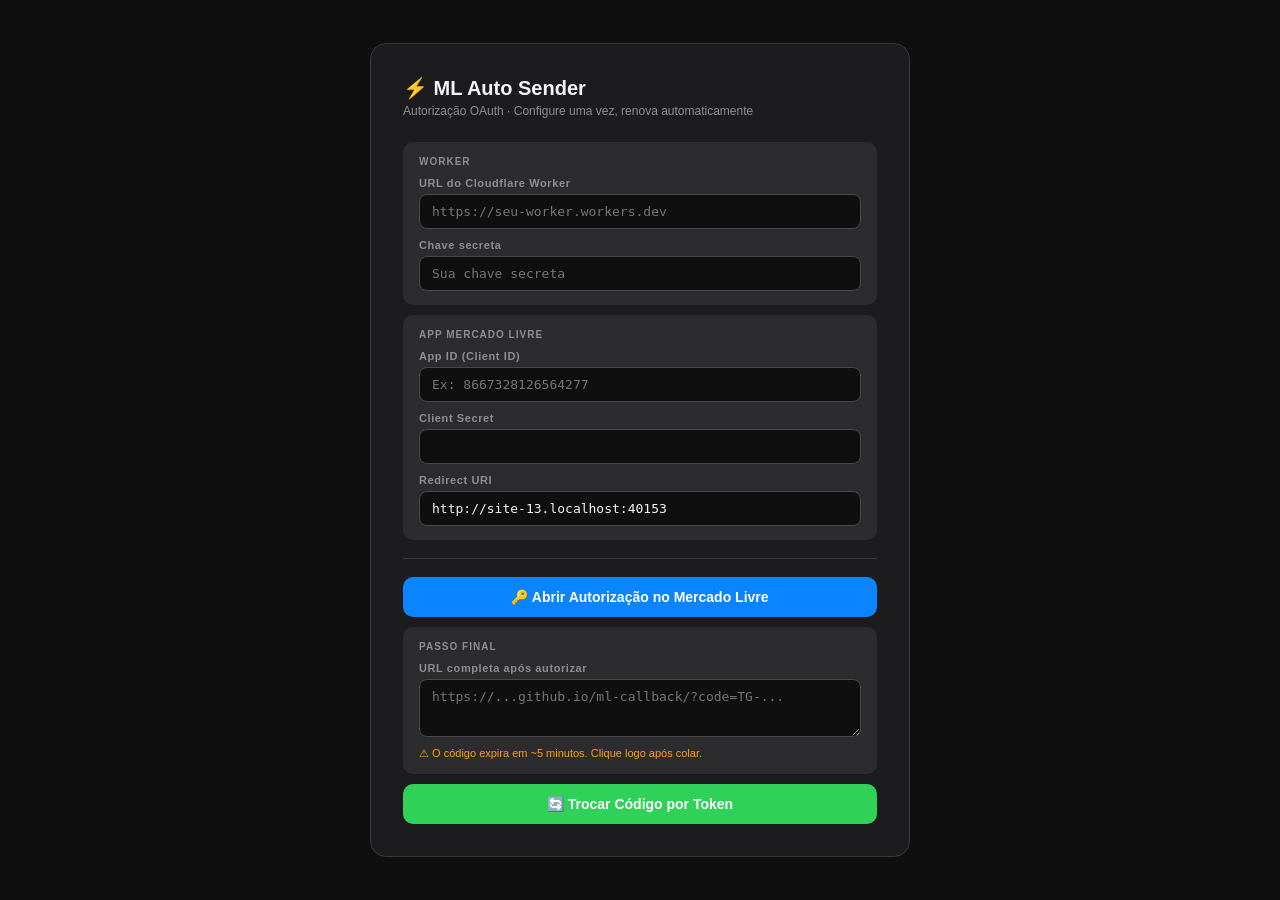
==== commit 9b3e63e0: "Add files via upload" ====
--- a/trocar.html
+++ b/trocar.html
@@ -2,252 +2,170 @@
 <html lang="pt-BR">
 <head>
 <meta charset="UTF-8">
-<meta name="viewport" content="width=device-width, initial-scale=1.0">
+<meta name="viewport" content="width=device-width,initial-scale=1">
 <title>ML Auto Sender — Autorização</title>
 <style>
 *{box-sizing:border-box;margin:0;padding:0}
-body{font-family:-apple-system,BlinkMacSystemFont,'Segoe UI',sans-serif;
-     background:#0f0f10;color:#f5f5f7;min-height:100vh;
-     display:flex;align-items:center;justify-content:center;padding:20px}
-.card{background:#1c1c1e;border:1px solid #3a3a3c;border-radius:16px;
-      padding:36px;max-width:600px;width:100%;box-shadow:0 24px 64px rgba(0,0,0,.5)}
-h1{font-size:22px;font-weight:700;margin-bottom:4px}
-.sub{color:#8e8e93;font-size:13px;margin-bottom:28px}
-.step{background:#2c2c2e;border-radius:10px;padding:16px 18px;margin-bottom:12px}
-.step-label{font-size:10px;font-weight:700;letter-spacing:1px;color:#8e8e93;
-            text-transform:uppercase;margin-bottom:10px}
-label{display:block;font-size:11px;font-weight:600;color:#8e8e93;
-      text-transform:uppercase;letter-spacing:.8px;margin-bottom:6px;margin-top:12px}
+body{font-family:-apple-system,BlinkMacSystemFont,'Segoe UI',sans-serif;background:#0f0f10;color:#f5f5f7;min-height:100vh;display:flex;align-items:center;justify-content:center;padding:20px}
+.card{background:#1c1c1e;border:1px solid #3a3a3c;border-radius:16px;padding:32px;max-width:540px;width:100%}
+h1{font-size:20px;font-weight:700;margin-bottom:4px}
+.sub{color:#8e8e93;font-size:12px;margin-bottom:24px}
+.step{background:#2c2c2e;border-radius:10px;padding:14px 16px;margin-bottom:10px}
+.slabel{font-size:10px;font-weight:700;letter-spacing:1px;color:#8e8e93;text-transform:uppercase;margin-bottom:10px}
+label{display:block;font-size:11px;font-weight:600;color:#8e8e93;letter-spacing:.6px;margin-bottom:5px;margin-top:10px}
 label:first-of-type{margin-top:0}
-input,textarea{width:100%;background:#0f0f10;border:1px solid #48484a;border-radius:8px;
-               color:#f5f5f7;font-size:13px;padding:10px 13px;
-               font-family:'Consolas',monospace;transition:border-color .15s}
+input,textarea{width:100%;background:#0f0f10;border:1px solid #48484a;border-radius:8px;color:#f5f5f7;font-size:13px;padding:9px 12px;font-family:'Consolas',monospace;transition:border-color .15s}
 input:focus,textarea:focus{outline:none;border-color:#0a84ff}
-input[type=password]{letter-spacing:2px}
-textarea{height:64px;resize:vertical}
-.btn{display:block;width:100%;padding:13px;border-radius:10px;border:none;
-     font-size:14px;font-weight:700;cursor:pointer;margin-top:8px;transition:.15s}
-.btn-auth{background:#0a84ff;color:#fff;margin-bottom:10px}
-.btn-auth:hover{background:#409cff}
-.btn-exchange{background:#30d158;color:#fff}
-.btn-exchange:hover{background:#4cd964}
+textarea{height:58px;resize:vertical}
+.sep{border:none;border-top:1px solid #3a3a3c;margin:18px 0}
+.btn{display:block;width:100%;padding:12px;border-radius:10px;border:none;font-size:14px;font-weight:700;cursor:pointer;margin-top:8px;transition:.15s}
+.blue{background:#0a84ff;color:#fff}.blue:hover{background:#409cff}
+.green{background:#30d158;color:#fff}.green:hover{background:#4cd964}
 .btn:disabled{opacity:.4;cursor:not-allowed}
-.result{border-radius:10px;padding:16px 18px;margin-top:16px;display:none}
-.result.ok{background:#1a3a1a;border:1px solid #30d158}
-.result.err{background:#3a1a1a;border:1px solid #ff453a}
-.result-title{font-weight:700;font-size:13px;margin-bottom:8px}
-.json-box{background:#0f0f10;border-radius:6px;padding:12px;
-          font-family:'Consolas',monospace;font-size:11px;color:#30d158;
-          white-space:pre;word-break:break-all;margin:8px 0;max-height:160px;overflow-y:auto}
-.copy-btn{background:#0a84ff;color:#fff;border:none;border-radius:6px;
-          padding:8px 18px;cursor:pointer;font-size:12px;font-weight:700;margin-top:4px}
-.copy-btn:hover{background:#409cff}
+.result{border-radius:10px;padding:14px 16px;margin-top:14px;display:none}
+.ok{background:#1a3a1a;border:1px solid #30d158}
+.err{background:#3a1a1a;border:1px solid #ff453a}
+.rtitle{font-weight:700;font-size:13px;margin-bottom:6px}
+.jbox{background:#0f0f10;border-radius:6px;padding:10px;font-family:'Consolas',monospace;font-size:11px;color:#30d158;white-space:pre;word-break:break-all;margin:8px 0;max-height:130px;overflow-y:auto}
+.cbtn{background:#0a84ff;color:#fff;border:none;border-radius:6px;padding:7px 16px;cursor:pointer;font-size:12px;font-weight:700}
+.cbtn:hover{background:#409cff}
 .hint{color:#8e8e93;font-size:11px;margin-top:8px;line-height:1.5}
-.sep{border:none;border-top:1px solid #3a3a3c;margin:20px 0}
-.tag{display:inline-block;background:#0a84ff22;color:#0a84ff;
-     border-radius:4px;padding:1px 7px;font-size:10px;font-weight:700;margin-left:6px}
-.warn{color:#ff9f0a;font-size:12px;margin-top:6px}
+.warn{color:#ff9f0a;font-size:11px;margin-top:6px}
 </style>
 </head>
 <body>
 <div class="card">
-  <h1>⚡ ML Auto Sender <span class="tag">Autorização</span></h1>
-  <p class="sub">Configure uma vez e o token renova automaticamente.</p>
+  <h1>⚡ ML Auto Sender</h1>
+  <p class="sub">Autorização OAuth · Configure uma vez, renova automaticamente</p>
 
-  <!-- Passo 1 -->
   <div class="step">
-    <div class="step-label">Passo 1 — Worker</div>
+    <div class="slabel">Worker</div>
     <label>URL do Cloudflare Worker</label>
-    <input type="text" id="worker" placeholder="https://crimson-heart-bac6.michaelvmardegam.workers.dev">
-    <label>Chave secreta do Worker</label>
+    <input id="worker" placeholder="https://seu-worker.workers.dev">
+    <label>Chave secreta</label>
     <input type="password" id="secret" placeholder="Sua chave secreta">
   </div>
 
-  <!-- Passo 2 -->
   <div class="step">
-    <div class="step-label">Passo 2 — App Mercado Livre</div>
+    <div class="slabel">App Mercado Livre</div>
     <label>App ID (Client ID)</label>
-    <input type="text" id="cid" placeholder="Ex: 8667328126564277">
+    <input id="cid" placeholder="Ex: 8667328126564277">
     <label>Client Secret</label>
-    <input type="password" id="cs" placeholder="Chave secreta do App">
+    <input type="password" id="cs">
     <label>Redirect URI</label>
-    <input type="text" id="ru" value="">
+    <input id="ru">
   </div>
 
   <hr class="sep">
 
-  <!-- Passo 3 -->
-  <div class="step">
-    <div class="step-label">Passo 3 — Autorizar</div>
-    <button class="btn btn-auth" onclick="openAuth()">🔑 Abrir Autorização no Mercado Livre</button>
+  <button class="btn blue" onclick="auth()">🔑 Abrir Autorização no Mercado Livre</button>
+
+  <div class="step" style="margin-top:10px">
+    <div class="slabel">Passo final</div>
     <label>URL completa após autorizar</label>
-    <textarea id="cburl" placeholder="https://lsnowbal.github.io/ml-callback/?code=TG-..."></textarea>
-    <p class="warn">⚠ O código expira em ~5 minutos. Clique em Trocar logo após colar.</p>
+    <textarea id="cburl" placeholder="https://...github.io/ml-callback/?code=TG-..."></textarea>
+    <p class="warn">⚠ O código expira em ~5 minutos. Clique logo após colar.</p>
   </div>
 
-  <button class="btn btn-exchange" id="btnEx" onclick="exchange()">🔄 Trocar Código por Token</button>
+  <button class="btn green" id="btnEx" onclick="exchange()">🔄 Trocar Código por Token</button>
 
   <div class="result" id="result">
-    <div class="result-title" id="rtitle"></div>
+    <div class="rtitle" id="rtitle"></div>
     <div id="rbody"></div>
   </div>
 </div>
 
 <script>
-// Auto-fill redirect URI from this page's base URL
+const $ = id => document.getElementById(id);
+
 window.addEventListener('load', () => {
-  const base = window.location.origin + window.location.pathname.replace('/trocar.html','');
-  document.getElementById('ru').value = base;
-  // Restore saved values
+  $('ru').value = location.origin + location.pathname.replace('/trocar.html','');
   ['worker','secret','cid','cs','ru'].forEach(id => {
-    const v = localStorage.getItem('mlas_' + id);
-    if (v) document.getElementById(id).value = v;
+    const v = localStorage.getItem('mlas_'+id); if(v) $(id).value = v;
   });
 });
 
-function save() {
-  ['worker','secret','cid','cs','ru'].forEach(id => {
-    localStorage.setItem('mlas_' + id, document.getElementById(id).value.trim());
-  });
+function save(){ ['worker','secret','cid','cs','ru'].forEach(id => localStorage.setItem('mlas_'+id, $(id).value.trim())); }
+function v(id){ return $(id).value.trim(); }
+
+function auth(){
+  save();
+  const cid=v('cid'), ru=v('ru');
+  if(!cid||!ru){ alert('Preencha App ID e Redirect URI.'); return; }
+  window.open('https://auth.mercadolivre.com.br/authorization?'+
+    new URLSearchParams({response_type:'code',client_id:cid,redirect_uri:ru}),'_blank');
 }
 
-function v(id) { return document.getElementById(id).value.trim(); }
+function code(url){ try{return new URL(url).searchParams.get('code');}catch{const m=url.match(/[?&]code=([^&]+)/);return m?m[1]:null;} }
 
-function openAuth() {
+async function exchange(){
   save();
-  const cid = v('cid'), ru = v('ru');
-  if (!cid || !ru) { alert('Preencha o App ID e a Redirect URI.'); return; }
-  const url = 'https://auth.mercadolivre.com.br/authorization?' +
-    new URLSearchParams({ response_type: 'code', client_id: cid, redirect_uri: ru });
-  window.open(url, '_blank');
-}
+  const worker=v('worker'), secret=v('secret'), cid=v('cid'), cs=v('cs'), ru=v('ru'), cburl=v('cburl');
+  const res=$('result'), rt=$('rtitle'), rb=$('rbody'), btn=$('btnEx');
+  if(!worker){ alert('Informe a URL do Worker.'); return; }
+  if(!cid||!cs) { alert('Preencha as credenciais do App ML.'); return; }
+  const c=code(cburl); if(!c){ alert('Código não encontrado na URL.'); return; }
 
-function extractCode(url) {
-  try { return new URL(url).searchParams.get('code'); }
-  catch { const m = url.match(/[?&]code=([^&]+)/); return m ? m[1] : null; }
-}
+  btn.disabled=true; res.style.display='block'; res.className='result';
+  rt.style.color='#ff9f0a'; rt.textContent='⏳ Conectando...'; rb.innerHTML='';
 
-async function exchange() {
-  save();
-  const worker = v('worker'), secret = v('secret');
-  const cid    = v('cid'),    cs     = v('cs');
-  const ru     = v('ru'),     cburl  = v('cburl');
-  const res    = document.getElementById('result');
-  const rt     = document.getElementById('rtitle');
-  const rb     = document.getElementById('rbody');
-  const btn    = document.getElementById('btnEx');
+  const body=new URLSearchParams({grant_type:'authorization_code',client_id:cid,client_secret:cs,code:c,redirect_uri:ru});
+  let data=null, errMsg='';
 
-  if (!worker)          { alert('Informe a URL do Worker.'); return; }
-  if (!cid || !cs || !ru) { alert('Preencha as credenciais do App ML.'); return; }
-  if (!cburl)           { alert('Cole a URL do GitHub após autorizar.'); return; }
+  // Try via Worker (avoids CORS issues)
+  try{
+    const r=await fetch(worker.replace(/\/$/,'')+'/api/oauth',
+      {method:'POST',headers:{'Content-Type':'application/x-www-form-urlencoded','X-Secret':secret},body:body.toString()});
+    data=await r.json();
+  }catch(e){errMsg=e.message;}
 
-  const code = extractCode(cburl);
-  if (!code) { alert('Código não encontrado na URL. Cole a URL completa.'); return; }
-
-  btn.disabled = true;
-  res.style.display = 'block';
-  res.className = 'result';
-  rt.style.color = '#ff9f0a';
-  rt.textContent = '⏳ Conectando ao Mercado Livre via Worker...';
-  rb.innerHTML = '';
-
-  const body = new URLSearchParams({
-    grant_type: 'authorization_code', client_id: cid,
-    client_secret: cs, code, redirect_uri: ru,
-  });
-
-  let data = null, errMsg = '';
-
-  // Try via Worker /api/oauth (preferred — avoids CORS)
-  try {
-    const r = await fetch(worker.replace(/\/$/, '') + '/api/oauth', {
-      method: 'POST',
-      headers: { 'Content-Type': 'application/x-www-form-urlencoded', 'X-Secret': secret },
-      body: body.toString(),
-    });
-    data = await r.json();
-  } catch(e) { errMsg = e.message; }
-
-  // Fallback: direct ML call (works when CORS not blocked)
-  if (!data?.access_token) {
-    rt.textContent = '⏳ Tentativa 2 — chamada direta ao ML...';
-    try {
-      const r2 = await fetch('https://api.mercadolibre.com/oauth/token', {
-        method: 'POST',
-        headers: { 'Content-Type': 'application/x-www-form-urlencoded' },
-        body: body.toString(),
-      });
-      data = await r2.json();
-    } catch(e2) { errMsg += ' | ' + e2.message; }
+  // Fallback: direct ML call
+  if(!data?.access_token){
+    rt.textContent='⏳ Tentativa 2 — direto ao ML...';
+    try{const r=await fetch('https://api.mercadolibre.com/oauth/token',{method:'POST',headers:{'Content-Type':'application/x-www-form-urlencoded'},body:body.toString()});data=await r.json();}
+    catch(e){errMsg+=' | '+e.message;}
   }
 
-  btn.disabled = false;
+  btn.disabled=false;
 
-  if (!data?.access_token) {
-    res.className = 'result err';
-    rt.style.color = '#ff453a';
-    rt.textContent = '❌ Erro:';
-    const msg = data?.message || data?.error_description || errMsg || JSON.stringify(data);
-    rb.innerHTML = `<div style="color:#ff453a;font-size:12px;margin-bottom:8px">${msg}</div>
-      ${msg.includes('invalid_grant') ? '<p class="hint">O código expirou — clique em <strong>Abrir Autorização</strong> novamente e troque o código em menos de 5 minutos.</p>' : ''}`;
+  if(!data?.access_token){
+    res.className='result err'; rt.style.color='#ff453a'; rt.textContent='❌ Erro';
+    const msg=data?.message||data?.error_description||errMsg||JSON.stringify(data);
+    rb.innerHTML=`<div style="color:#ff453a;font-size:12px">${msg}</div>`+
+      (msg.includes('invalid_grant')?'<p class="hint">Código expirado — clique em Abrir Autorização novamente e troque em menos de 5 min.</p>':'');
     return;
   }
 
   // Get seller_id
-  let sellerId = '';
-  try {
-    const me = await fetch('https://api.mercadolibre.com/users/me',
-      { headers: { Authorization: 'Bearer ' + data.access_token } });
-    sellerId = String((await me.json()).id || '');
-  } catch {}
+  let sellerId='';
+  try{const me=await fetch('https://api.mercadolibre.com/users/me',{headers:{Authorization:'Bearer '+data.access_token}});sellerId=String((await me.json()).id||'');}catch{}
 
-  // Save to Worker KV via /api/setup
-  let savedToWorker = false;
-  if (worker && secret) {
-    try {
-      const sr = await fetch(worker.replace(/\/$/, '') + '/api/setup', {
-        method: 'POST',
-        headers: { 'Content-Type': 'application/json', 'X-Secret': secret },
-        body: JSON.stringify({
-          access_token:  data.access_token,
-          refresh_token: data.refresh_token || '',
-          seller_id:     sellerId,
-        }),
-      });
-      savedToWorker = sr.ok;
-    } catch {}
+  // Save to Worker automatically
+  let saved=false;
+  if(worker&&secret){
+    try{
+      const sr=await fetch(worker.replace(/\/$/,'')+'/api/setup',
+        {method:'POST',headers:{'Content-Type':'application/json','X-Secret':secret},
+         body:JSON.stringify({access_token:data.access_token,refresh_token:data.refresh_token||'',seller_id:sellerId})});
+      saved=sr.ok;
+    }catch{}
   }
 
-  const tokenJson = JSON.stringify({
-    access_token:  data.access_token,
-    refresh_token: data.refresh_token || '',
-    seller_id:     sellerId,
-  }, null, 2);
+  const tj=JSON.stringify({access_token:data.access_token,refresh_token:data.refresh_token||'',seller_id:sellerId},null,2);
+  localStorage.setItem('mlas_token',tj);
 
-  localStorage.setItem('mlas_token', tokenJson);
-
-  res.className = 'result ok';
-  rt.style.color = '#30d158';
-  rt.textContent = `✅ Token obtido! Seller ID: ${sellerId}${savedToWorker ? ' · Salvo no Worker ✔' : ''}`;
-  rb.innerHTML = `
-    ${savedToWorker
-      ? `<p class="hint" style="color:#30d158">✔ Token salvo automaticamente no Worker. Abra o ML Auto Sender e clique em Enviar Credenciais.</p>`
-      : `<p class="hint">Copie o JSON abaixo e salve no ML Auto Sender → Configurações → Enviar Credenciais ao Worker.</p>`
-    }
-    <div class="json-box" id="tjson">${tokenJson}</div>
-    <button class="copy-btn" onclick="copyJSON()">📋 Copiar JSON</button>
-    <p class="hint" style="margin-top:10px">
-      Depois de copiar, abra o <strong>ML Auto Sender</strong>, preencha os campos de 
-      Access Token e Seller ID e clique em <strong>Enviar Credenciais ao Worker</strong>.
-    </p>`;
+  res.className='result ok'; rt.style.color='#30d158';
+  rt.textContent=`✅ Token obtido! Seller ID: ${sellerId}${saved?' · Salvo no Worker ✔':''}`;
+  rb.innerHTML=(saved
+    ?`<p class="hint" style="color:#30d158">✔ Credenciais salvas no Worker. Abra o ML Auto Sender → Configurações → preencha Access Token e Seller ID → Enviar Credenciais ao Worker.</p>`
+    :`<p class="hint">Copie o JSON e cole no ML Auto Sender → Configurações → Enviar Credenciais ao Worker.</p>`)
+    +`<div class="jbox" id="tj">${tj}</div><button class="cbtn" onclick="cp()">📋 Copiar JSON</button>`;
 }
 
-function copyJSON() {
-  const text = document.getElementById('tjson').textContent;
-  navigator.clipboard.writeText(text).then(() => {
-    const b = document.querySelector('.copy-btn');
-    b.textContent = '✔ Copiado!'; b.style.background = '#30d158';
-    setTimeout(() => { b.textContent = '📋 Copiar JSON'; b.style.background = '#0a84ff'; }, 2000);
+function cp(){
+  navigator.clipboard.writeText($('tj').textContent).then(()=>{
+    const b=document.querySelector('.cbtn'); b.textContent='✔ Copiado!'; b.style.background='#30d158';
+    setTimeout(()=>{b.textContent='📋 Copiar JSON';b.style.background='#0a84ff';},2000);
   });
 }
 </script>
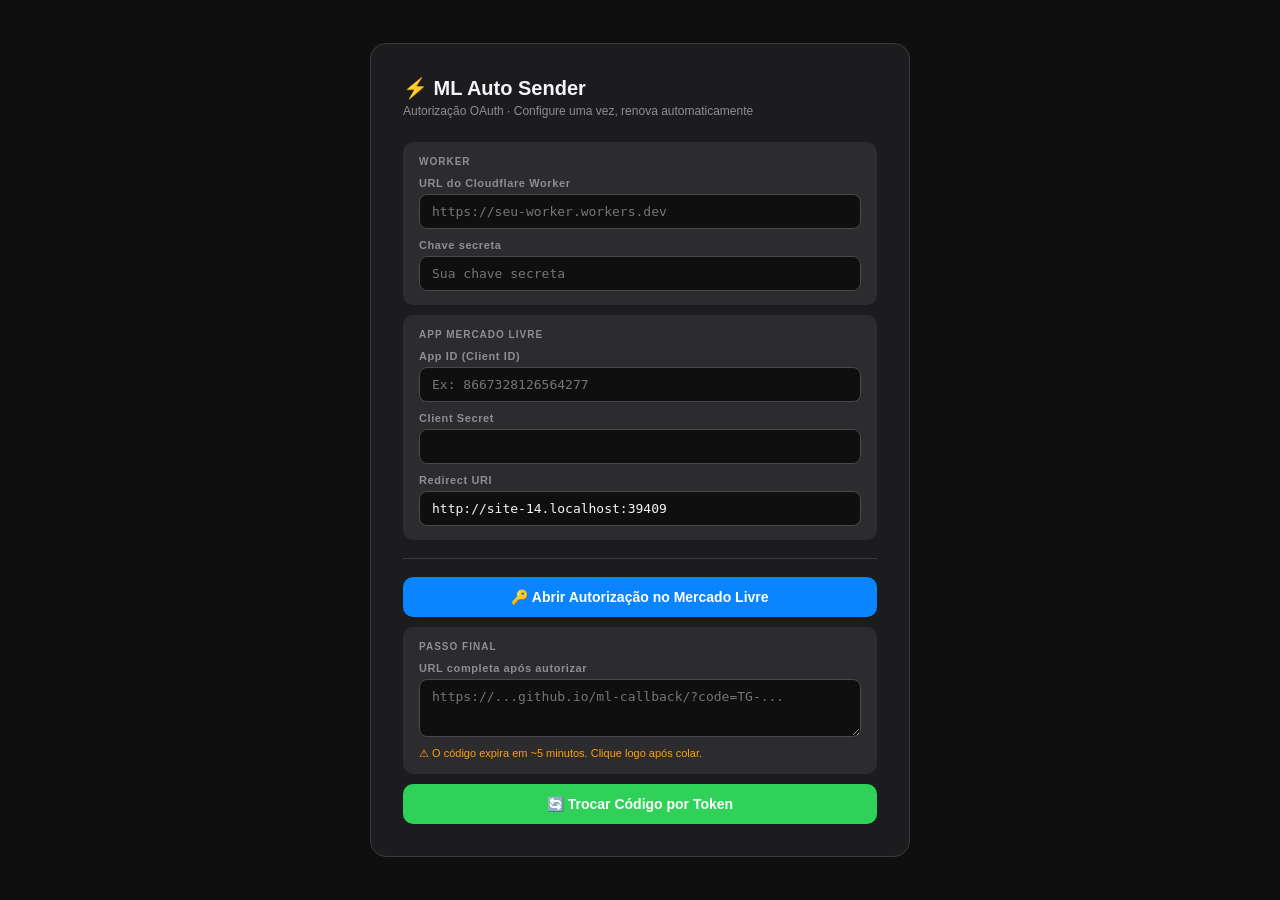
==== commit 1409910a: "Add files via upload" ====
--- a/trocar.html
+++ b/trocar.html
@@ -159,13 +159,25 @@
   rb.innerHTML=(saved
     ?`<p class="hint" style="color:#30d158">✔ Credenciais salvas no Worker. Abra o ML Auto Sender → Configurações → preencha Access Token e Seller ID → Enviar Credenciais ao Worker.</p>`
     :`<p class="hint">Copie o JSON e cole no ML Auto Sender → Configurações → Enviar Credenciais ao Worker.</p>`)
-    +`<div class="jbox" id="tj">${tj}</div><button class="cbtn" onclick="cp()">📋 Copiar JSON</button>`;
+    +`<div class="jbox" id="tj">${tj}</div>
+    <div style="display:flex;gap:8px;margin-top:8px">
+      <button class="cbtn" onclick="cpToken('${data.access_token}')">📋 Copiar Token</button>
+      <button class="cbtn" style="background:#636366" onclick="cp()">{ } Copiar JSON</button>
+    </div>`;
 }
 
+function cpToken(token){
+  navigator.clipboard.writeText(token).then(()=>{
+    const btns=document.querySelectorAll('.cbtn'); 
+    btns[0].textContent='✔ Copiado!'; btns[0].style.background='#30d158';
+    setTimeout(()=>{btns[0].textContent='📋 Copiar Token';btns[0].style.background='#0a84ff';},2000);
+  });
+}
 function cp(){
   navigator.clipboard.writeText($('tj').textContent).then(()=>{
-    const b=document.querySelector('.cbtn'); b.textContent='✔ Copiado!'; b.style.background='#30d158';
-    setTimeout(()=>{b.textContent='📋 Copiar JSON';b.style.background='#0a84ff';},2000);
+    const btns=document.querySelectorAll('.cbtn'); 
+    btns[1].textContent='✔ Copiado!'; btns[1].style.background='#30d158';
+    setTimeout(()=>{btns[1].textContent='{ } Copiar JSON';btns[1].style.background='#636366';},2000);
   });
 }
 </script>
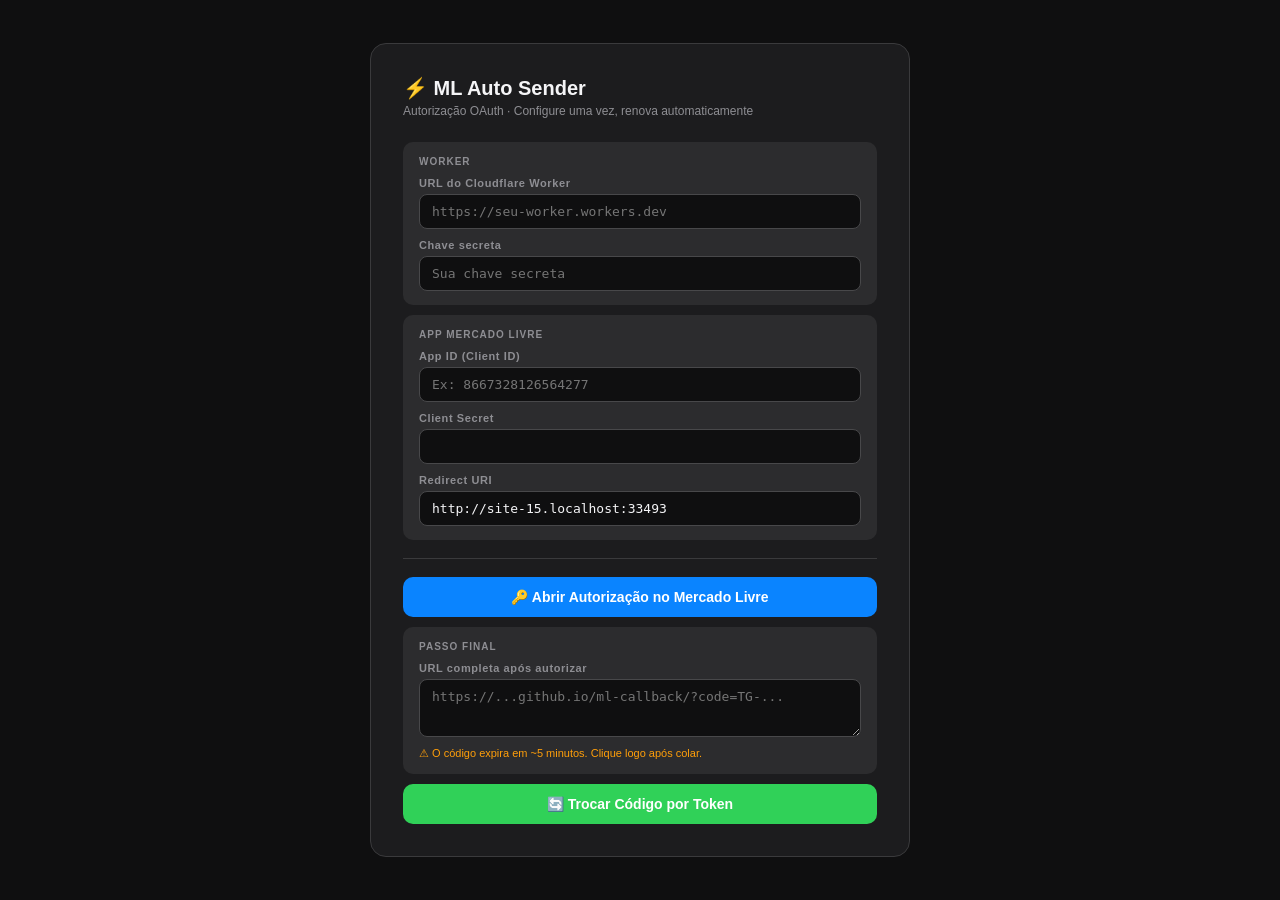
==== commit cf5ee882: "Add files via upload" ====
--- a/trocar.html
+++ b/trocar.html
@@ -93,7 +93,7 @@
   const cid=v('cid'), ru=v('ru');
   if(!cid||!ru){ alert('Preencha App ID e Redirect URI.'); return; }
   window.open('https://auth.mercadolivre.com.br/authorization?'+
-    new URLSearchParams({response_type:'code',client_id:cid,redirect_uri:ru}),'_blank');
+    new URLSearchParams({response_type:'code',client_id:cid,redirect_uri:ru,scope:'offline_access read write'}),'_blank');
 }
 
 function code(url){ try{return new URL(url).searchParams.get('code');}catch{const m=url.match(/[?&]code=([^&]+)/);return m?m[1]:null;} }
